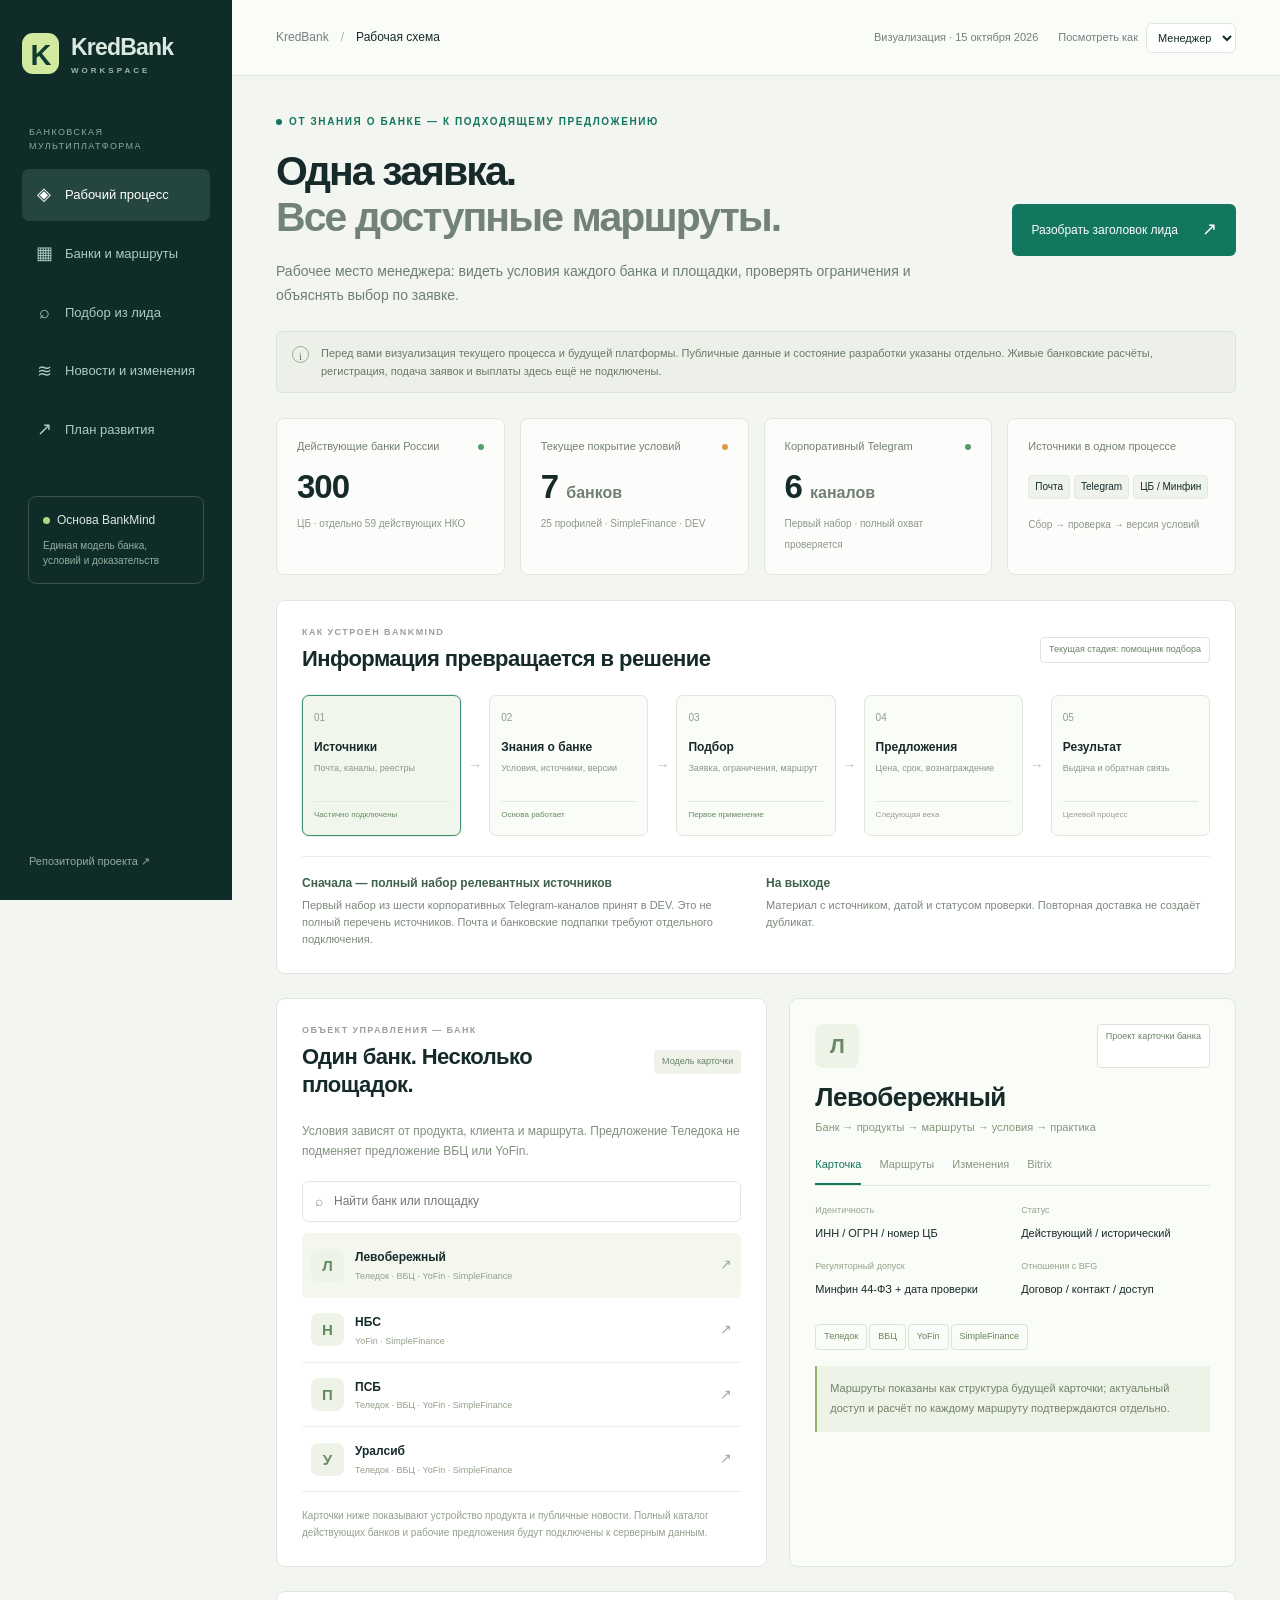
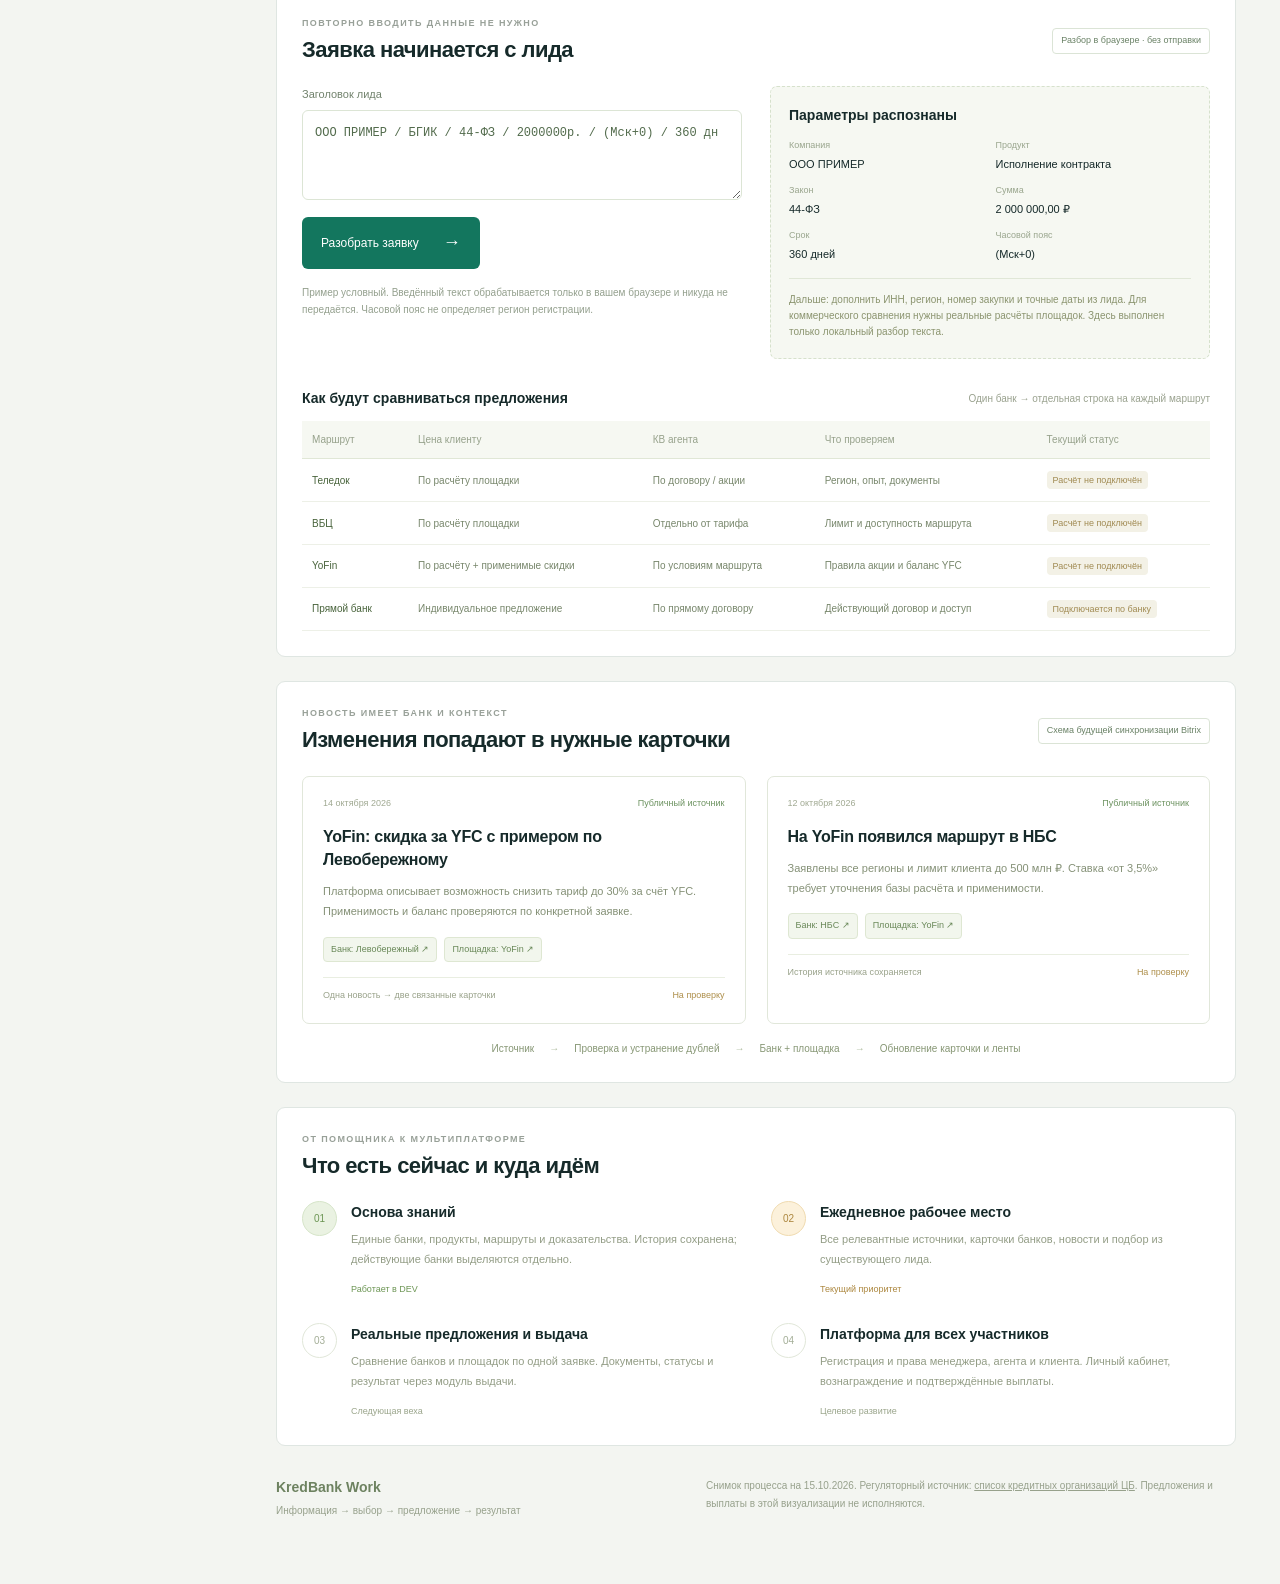
==== work/index.html @ 8677d554 "feat: add KredBank Work process visualization" ====
<!doctype html>
<html lang="ru">
<head>
<meta charset="utf-8"><meta name="viewport" content="width=device-width,initial-scale=1">
<meta name="description" content="KredBank Work — рабочая схема банковской мультиплатформы: источники, банки, маршруты и подбор.">
<meta name="robots" content="noindex,nofollow"><title>KredBank Work — банки, знания, маршруты</title>
<link rel="stylesheet" href="work.css">
</head>
<body>
<aside class="sidebar">
  <a class="brand" href="../"><span class="brandmark">K</span><span>KredBank<span class="brand-sub">WORKSPACE</span></span></a>
  <div class="workspace-label">БАНКОВСКАЯ МУЛЬТИПЛАТФОРМА</div>
  <nav aria-label="Разделы"><a href="#overview" class="active"><span>◈</span>Рабочий процесс</a><a href="#banks"><span>▦</span>Банки и маршруты</a><a href="#selection"><span>⌕</span>Подбор из лида</a><a href="#news"><span>≋</span>Новости и изменения</a><a href="#roadmap"><span>↗</span>План развития</a></nav>
  <div class="sidebar-note"><span class="pulse"></span>Основа BankMind<br><small>Единая модель банка,<br>условий и доказательств</small></div>
  <a class="source-code" href="https://github.com/scorpionwinfat-cpu/kredbank" target="_blank" rel="noopener">Репозиторий проекта ↗</a>
</aside>
<div class="workspace">
<header class="topbar"><div><span class="breadcrumb">KredBank</span><span class="slash">/</span>Рабочая схема</div><div class="top-actions"><span class="preview-tag">Визуализация · 15 октября 2026</span><label class="role-control">Посмотреть как <select id="role" aria-label="Роль в демонстрации"><option value="manager">Менеджер</option><option value="agent">Агент</option><option value="client">Клиент</option></select></label></div></header>
<main>
<section id="overview" class="intro">
  <div class="eyebrow"><span></span>ОТ ЗНАНИЯ О БАНКЕ — К ПОДХОДЯЩЕМУ ПРЕДЛОЖЕНИЮ</div>
  <div class="intro-row"><div><h1>Одна заявка.<br><span>Все доступные маршруты.</span></h1><p class="lead" id="role-description">Рабочее место менеджера: видеть условия каждого банка и площадки, проверять ограничения и объяснять выбор по заявке.</p></div><a class="primary-button" href="#selection">Разобрать заголовок лида <span>↗</span></a></div>
  <div class="notice"><span class="notice-icon">i</span><div>Перед вами визуализация текущего процесса и будущей платформы. Публичные данные и состояние разработки указаны отдельно. Живые банковские расчёты, регистрация, подача заявок и выплаты здесь ещё не подключены.</div></div>
</section>
<section class="metrics" aria-label="Проверенный масштаб">
  <article><div class="metric-caption">Действующие банки России <span class="dot green"></span></div><strong>300</strong><small>ЦБ · отдельно 59 действующих НКО</small></article>
  <article><div class="metric-caption">Текущее покрытие условий <span class="dot amber"></span></div><strong>7 <em>банков</em></strong><small>25 профилей · SimpleFinance · DEV</small></article>
  <article><div class="metric-caption">Корпоративный Telegram <span class="dot green"></span></div><strong>6 <em>каналов</em></strong><small>Первый набор · полный охват проверяется</small></article>
  <article><div class="metric-caption">Источники в одном процессе</div><div class="metric-pills"><span>Почта</span><span>Telegram</span><span>ЦБ / Минфин</span></div><small>Сбор → проверка → версия условий</small></article>
</section>
<section class="panel process-panel">
  <div class="section-head"><div><div class="eyebrow muted">КАК УСТРОЕН BANKMIND</div><h2>Информация превращается в решение</h2></div><span class="status-tag outline">Текущая стадия: помощник подбора</span></div>
  <div class="process" role="tablist" aria-label="Этапы процесса">
    <button class="process-node selected" role="tab" aria-selected="true" data-step="sources"><span class="step-number">01</span><b>Источники</b><small>Почта, каналы, реестры</small><span class="step-state">Частично подключены</span></button><div class="connector">→</div>
    <button class="process-node" role="tab" aria-selected="false" data-step="knowledge"><span class="step-number">02</span><b>Знания о банке</b><small>Условия, источники, версии</small><span class="step-state">Основа работает</span></button><div class="connector">→</div>
    <button class="process-node" role="tab" aria-selected="false" data-step="matching"><span class="step-number">03</span><b>Подбор</b><small>Заявка, ограничения, маршрут</small><span class="step-state">Первое применение</span></button><div class="connector">→</div>
    <button class="process-node" role="tab" aria-selected="false" data-step="offers"><span class="step-number">04</span><b>Предложения</b><small>Цена, срок, вознаграждение</small><span class="step-state planned">Следующая веха</span></button><div class="connector">→</div>
    <button class="process-node" role="tab" aria-selected="false" data-step="outcomes"><span class="step-number">05</span><b>Результат</b><small>Выдача и обратная связь</small><span class="step-state planned">Целевой процесс</span></button>
  </div>
  <div class="process-detail" id="process-detail" role="tabpanel" aria-live="polite"></div>
</section>
<section id="banks" class="two-column">
  <div class="panel bank-panel"><div class="section-head"><div><div class="eyebrow muted">ОБЪЕКТ УПРАВЛЕНИЯ — БАНК</div><h2>Один банк. Несколько площадок.</h2></div><span class="status-tag">Модель карточки</span></div><p class="section-copy">Условия зависят от продукта, клиента и маршрута. Предложение Теледока не подменяет предложение ВБЦ или YoFin.</p>
  <div class="search"><span>⌕</span><input id="bank-search" placeholder="Найти банк или площадку" aria-label="Поиск банка"></div>
  <div class="bank-list" id="bank-list"></div>
  <div class="inline-note">Карточки ниже показывают устройство продукта и публичные новости. Полный каталог действующих банков и рабочие предложения будут подключены к серверным данным.</div></div>
  <article class="panel bank-card" id="bank-card" aria-live="polite"></article>
</section>
<section id="selection" class="panel selection-panel">
  <div class="section-head"><div><div class="eyebrow muted">ПОВТОРНО ВВОДИТЬ ДАННЫЕ НЕ НУЖНО</div><h2>Заявка начинается с лида</h2></div><span class="status-tag outline">Разбор в браузере · без отправки</span></div>
  <div class="selection-grid"><div><label class="field-label" for="lead-title">Заголовок лида</label><textarea id="lead-title" rows="3" spellcheck="false">ООО ПРИМЕР / БГИК / 44-ФЗ / 2000000р. / (Мск+0) / 360 дн</textarea><button id="parse-lead" class="primary-button">Разобрать заявку <span>→</span></button><p class="inline-note">Пример условный. Введённый текст обрабатывается только в вашем браузере и никуда не передаётся. Часовой пояс не определяет регион регистрации.</p></div><div id="parsed-lead" class="parsed-result" aria-live="polite"></div></div>
  <div class="comparison-header"><h3>Как будут сравниваться предложения</h3><span>Один банк → отдельная строка на каждый маршрут</span></div>
  <div class="table-wrap"><table><thead><tr><th>Маршрут</th><th>Цена клиенту</th><th class="agent-economics">КВ агента</th><th>Что проверяем</th><th>Текущий статус</th></tr></thead><tbody><tr><td><b>Теледок</b></td><td>По расчёту площадки</td><td class="agent-economics">По договору / акции</td><td>Регион, опыт, документы</td><td><span class="pending">Расчёт не подключён</span></td></tr><tr><td><b>ВБЦ</b></td><td>По расчёту площадки</td><td class="agent-economics">Отдельно от тарифа</td><td>Лимит и доступность маршрута</td><td><span class="pending">Расчёт не подключён</span></td></tr><tr><td><b>YoFin</b></td><td>По расчёту + применимые скидки</td><td class="agent-economics">По условиям маршрута</td><td>Правила акции и баланс YFC</td><td><span class="pending">Расчёт не подключён</span></td></tr><tr><td><b>Прямой банк</b></td><td>Индивидуальное предложение</td><td class="agent-economics">По прямому договору</td><td>Действующий договор и доступ</td><td><span class="pending">Подключается по банку</span></td></tr></tbody></table></div>
</section>
<section id="news" class="panel">
  <div class="section-head"><div><div class="eyebrow muted">НОВОСТЬ ИМЕЕТ БАНК И КОНТЕКСТ</div><h2>Изменения попадают в нужные карточки</h2></div><span class="status-tag outline">Схема будущей синхронизации Bitrix</span></div>
  <div class="news-grid"><article class="news-item"><div class="news-meta">14 октября 2026 <span>Публичный источник</span></div><h3>YoFin: скидка за YFC с примером по Левобережному</h3><p>Платформа описывает возможность снизить тариф до 30% за счёт YFC. Применимость и баланс проверяются по конкретной заявке.</p><div class="entity-links"><button data-bank="lev">Банк: Левобережный ↗</button><a href="https://t.me/yofinpro/2138" target="_blank" rel="noopener">Площадка: YoFin ↗</a></div><div class="news-footer">Одна новость → две связанные карточки <span>На проверку</span></div></article><article class="news-item"><div class="news-meta">12 октября 2026 <span>Публичный источник</span></div><h3>На YoFin появился маршрут в НБС</h3><p>Заявлены все регионы и лимит клиента до 500 млн ₽. Ставка «от 3,5%» требует уточнения базы расчёта и применимости.</p><div class="entity-links"><button data-bank="nbs">Банк: НБС ↗</button><a href="https://t.me/yofinpro/2136" target="_blank" rel="noopener">Площадка: YoFin ↗</a></div><div class="news-footer">История источника сохраняется <span>На проверку</span></div></article></div>
  <div class="automation-strip"><span>Источник</span><i>→</i><span>Проверка и устранение дублей</span><i>→</i><span>Банк + площадка</span><i>→</i><span>Обновление карточки и ленты</span></div>
</section>
<section id="roadmap" class="panel">
  <div class="section-head"><div><div class="eyebrow muted">ОТ ПОМОЩНИКА К МУЛЬТИПЛАТФОРМЕ</div><h2>Что есть сейчас и куда идём</h2></div></div>
  <div class="milestones"><article><span class="milestone-number done">01</span><div><h3>Основа знаний</h3><p>Единые банки, продукты, маршруты и доказательства. История сохранена; действующие банки выделяются отдельно.</p><b class="green-text">Работает в DEV</b></div></article><article><span class="milestone-number current">02</span><div><h3>Ежедневное рабочее место</h3><p>Все релевантные источники, карточки банков, новости и подбор из существующего лида.</p><b class="amber-text">Текущий приоритет</b></div></article><article><span class="milestone-number">03</span><div><h3>Реальные предложения и выдача</h3><p>Сравнение банков и площадок по одной заявке. Документы, статусы и результат через модуль выдачи.</p><b>Следующая веха</b></div></article><article><span class="milestone-number">04</span><div><h3>Платформа для всех участников</h3><p>Регистрация и права менеджера, агента и клиента. Личный кабинет, вознаграждение и подтверждённые выплаты.</p><b>Целевое развитие</b></div></article></div>
</section>
<footer><div><b>KredBank Work</b><span>Информация → выбор → предложение → результат</span></div><p>Снимок процесса на 15.10.2026. Регуляторный источник: <a href="https://www.cbr.ru/banking_sector/credit/FullCoList/" target="_blank" rel="noopener">список кредитных организаций ЦБ</a>. Предложения и выплаты в этой визуализации не исполняются.</p></footer>
</main></div>
<script src="work.js"></script>
</body></html>
---- work/work.css ----
:root{--ink:#162a2a;--muted:#738180;--line:#dfe6e2;--green:#13765e;--mint:#e8f2eb;--amber:#b77b30;--paper:#f3f5f1;--nav:#102c29}*{box-sizing:border-box}html{scroll-behavior:smooth;scroll-padding-top:90px}body{margin:0;background:var(--paper);color:var(--ink);font:14px/1.55 -apple-system,BlinkMacSystemFont,"Segoe UI",Arial,sans-serif}a{color:inherit;text-decoration:none}button,input,textarea,select{font:inherit}button,a,input,textarea,select{outline-offset:4px}button{cursor:pointer}button:focus-visible,a:focus-visible{outline:3px solid #71b9a2}.sidebar{position:fixed;inset:0 auto 0 0;width:232px;background:var(--nav);color:#dbe8e0;padding:30px 22px;display:flex;flex-direction:column;z-index:3}.brand{display:flex;gap:12px;align-items:center;font-size:23px;font-weight:650;letter-spacing:-.8px}.brandmark{display:grid;place-items:center;width:37px;height:41px;background:#d1eaa0;color:#103b30;border-radius:11px;font-size:29px;font-weight:600}.brand-sub{display:block;letter-spacing:3px;font-size:8px;color:#9db9ac;margin-top:-1px}.workspace-label{font-size:9px;letter-spacing:1.4px;margin:49px 7px 15px;color:#8caba0}nav{display:grid;gap:7px}nav a{padding:12px 13px;border-radius:7px;color:#adcbc0;font-size:13px;display:flex;gap:12px;align-items:center}nav a span{font-size:18px;width:18px;text-align:center}nav a.active,nav a:hover{background:#24463e;color:white}.sidebar-note{border:1px solid #39534a;border-radius:8px;margin:40px 6px 20px;padding:14px;font-size:12px}.sidebar-note small{color:#93b0a1;display:block;margin-top:8px}.pulse{display:inline-block;width:7px;height:7px;border-radius:50%;background:#a9da82;margin-right:7px}.source-code{font-size:11px;color:#92ac9f;margin:auto 7px 0}.workspace{margin-left:232px}.topbar{height:76px;background:rgba(250,252,248,.95);border-bottom:1px solid var(--line);display:flex;align-items:center;justify-content:space-between;padding:0 44px;font-size:12px;position:sticky;top:0;z-index:2;backdrop-filter:blur(10px)}.breadcrumb{color:var(--muted)}.slash{margin:0 12px;color:#a8b4ad}.top-actions{display:flex;align-items:center;gap:20px}.preview-tag{font-size:11px;color:#748176}.role-control{display:flex;gap:8px;align-items:center;color:var(--muted);font-size:11px}.role-control select{background:white;border:1px solid var(--line);border-radius:6px;padding:7px;color:var(--ink)}main{max-width:1550px;margin:auto;padding:38px 44px}.eyebrow{font-size:10px;letter-spacing:1.6px;font-weight:650;color:var(--green);display:flex;align-items:center;gap:7px}.eyebrow>span{height:6px;width:6px;border-radius:50%;background:var(--green)}.intro-row{display:flex;align-items:center;justify-content:space-between;gap:28px}.intro h1{font-size:clamp(30px,3.2vw,49px);line-height:1.14;letter-spacing:-1.9px;font-weight:550;margin:18px 0}.intro h1 span{color:#728278}.lead{font-size:14px;color:#6d7f75;max-width:650px;margin:18px 0 23px;line-height:1.75}.primary-button{background:var(--green);border:0;border-radius:6px;color:white;padding:12px 19px;display:inline-flex;align-items:center;gap:24px;white-space:nowrap;font-size:12px;transition:background .15s}.primary-button:hover{background:#0e5947}.primary-button span{font-size:18px}.notice{display:flex;gap:12px;background:#ecf0e8;border:1px solid #dce5d8;border-radius:6px;padding:12px 15px;color:#6b786b;font-size:11px;line-height:1.65}.notice-icon{border:1px solid #9aac96;border-radius:50%;width:17px;height:17px;min-width:17px;display:grid;place-items:center;margin-top:2px;font-family:serif}.metrics{display:grid;grid-template-columns:repeat(4,minmax(0,1fr));gap:15px;margin:25px 0}.metrics article{background:#fcfdfb;border:1px solid var(--line);border-radius:8px;padding:19px 20px}.metric-caption{display:flex;justify-content:space-between;gap:5px;font-size:11px;color:#748076}.dot{width:6px;height:6px;border-radius:50%;display:inline-block;margin-top:6px}.green{background:#579d6a}.amber{background:#d99c45}.metrics strong{display:block;font-size:33px;line-height:1.2;letter-spacing:-1px;font-weight:550;margin:12px 0 5px}.metrics em{font-style:normal;font-size:16px;letter-spacing:0;color:#718075}.metrics small{color:#8c968e;font-size:10px}.metric-pills{display:flex;flex-wrap:wrap;gap:4px;margin:20px 0 14px}.metric-pills span{font-size:10px;background:#eef3ec;border:1px solid #e3e9de;border-radius:4px;padding:3px 6px}.panel{background:#fff;border:1px solid var(--line);border-radius:9px;padding:25px;margin-bottom:24px}.section-head{display:flex;align-items:center;justify-content:space-between;gap:12px;margin-bottom:21px}.muted{color:#98a098;font-size:9px;letter-spacing:1.4px}h2{font-size:22px;font-weight:550;letter-spacing:-.55px;margin:5px 0 0;line-height:1.3}.status-tag{border-radius:4px;background:#eef2e9;color:#6a8266;padding:5px 8px;font-size:9px;white-space:nowrap}.status-tag.outline{background:#fff;border:1px solid #dbe4d6}.process{display:flex;align-items:center;gap:7px}.process-node{border:1px solid #dfe7db;background:#fafcf8;border-radius:7px;padding:14px 11px;text-align:left;flex:1;min-width:0;color:var(--ink);transition:border-color .15s,background .15s}.process-node.selected{border-color:#3d9071;background:#f0f6ec;box-shadow:0 0 0 1px #3d907120}.step-number{display:block;font-size:10px;color:#8d9d8c;margin-bottom:15px}.process-node b{display:block;font-size:12px;font-weight:600;line-height:1.3}.process-node small{display:block;font-size:9px;color:#8b9689;margin:6px 0 13px;min-height:26px}.step-state{font-size:8px;color:#638b60;border-top:1px solid #e1e9da;padding-top:7px;display:block}.step-state.planned{color:#9a9d91}.connector{font-size:14px;color:#b3bfae}.process-detail{display:grid;grid-template-columns:1fr 1fr;gap:20px;border-top:1px solid #e9eee5;margin-top:20px;padding-top:17px;color:#7d897c;font-size:11px}.process-detail b{color:#40614d;font-size:12px;display:block;margin-bottom:4px}.two-column{display:grid;grid-template-columns:1.1fr 1fr;gap:22px}.section-copy{font-size:12px;color:#81907f;line-height:1.7}.search{display:flex;align-items:center;gap:9px;border:1px solid var(--line);border-radius:6px;padding:9px 12px;margin:19px 0 11px;color:#899885}.search input{width:100%;border:0;outline:none;background:transparent;font-size:12px}.bank-row{width:100%;display:flex;align-items:center;gap:11px;text-align:left;padding:13px 9px;border:0;border-bottom:1px solid #edf0e8;background:white;color:var(--ink)}.bank-row.selected{background:#f3f7ee;border-radius:6px;border-bottom-color:transparent}.bank-symbol{display:grid;place-items:center;width:33px;height:33px;background:#edf3e7;border-radius:8px;color:#668a5f;font-size:15px;font-weight:650}.bank-label{flex:1}.bank-label strong{font-size:12px;font-weight:600}.bank-label small{display:block;font-size:9px;color:#93a08b;margin-top:2px}.bank-row>span:last-child{color:#9bab94}.inline-note{font-size:10px;color:#94a08e;line-height:1.7;margin-top:15px}.bank-card{background:#fafcf7}.bank-card-top{display:flex;justify-content:space-between}.bank-card h2{font-size:26px;margin:13px 0 4px}.bank-card .bank-symbol{width:44px;height:44px;font-size:21px}.card-subtitle{color:#86977d;font-size:11px}.card-tabs{display:flex;gap:18px;border-bottom:1px solid #e1e8d8;margin:20px 0 18px}.card-tabs button{border:0;border-bottom:2px solid transparent;background:transparent;padding:0 0 10px;color:#8a9782;font-size:11px}.card-tabs button.selected{border-bottom-color:var(--green);color:var(--green)}.card-facts{display:grid;grid-template-columns:1fr 1fr;gap:17px;margin-bottom:20px}.card-facts small{display:block;color:#97a38d;font-size:9px;margin-bottom:4px}.card-facts b{font-size:11px;font-weight:500}.route-pill{display:inline-block;font-size:9px;border:1px solid #dbe5d0;border-radius:4px;padding:5px 8px;margin:4px 2px 0 0;color:#68845b}.card-callout{background:#eef3e8;border-left:2px solid #94b16f;padding:13px;font-size:11px;color:#708366;margin-top:16px;line-height:1.8}.card-callout a{color:var(--green);text-decoration:underline}.selection-grid{display:grid;grid-template-columns:1fr 1fr;gap:28px}.field-label{font-size:11px;color:#71826c;display:block;margin-bottom:7px}textarea{width:100%;border:1px solid #dce5d5;border-radius:6px;padding:12px;color:#526b4c;resize:vertical;font:12px/1.8 ui-monospace,monospace;margin-bottom:10px}.parsed-result{background:#f6f8f2;border:1px dashed #d6e1cc;border-radius:7px;padding:18px}.parsed-result h3{font-size:14px;margin:0 0 13px;font-weight:550}.parsed-data{display:grid;grid-template-columns:1fr 1fr;gap:11px}.parsed-data small{display:block;font-size:9px;color:#9aa68e}.parsed-data b{display:block;font-size:11px;font-weight:500;margin-top:3px}.result-note{font-size:10px;color:#8b946f;line-height:1.6;border-top:1px solid #e0e7d7;padding-top:13px;margin-top:15px}.comparison-header{display:flex;justify-content:space-between;align-items:center;gap:12px;margin:29px 0 11px}.comparison-header h3{font-size:14px;font-weight:550;margin:0}.comparison-header span{font-size:10px;color:#9aa28f}.table-wrap{overflow:auto}table{width:100%;border-collapse:collapse;text-align:left;white-space:nowrap;font-size:10px}th{font-weight:500;color:#97a28c;padding:11px 10px;background:#f6f8f2;border-bottom:1px solid #e0e7d6}td{padding:13px 10px;color:#78876c;border-bottom:1px solid #edf0e7}td b{font-weight:500;color:#48633b}.pending{font-size:9px;background:#f3f1e6;color:#a18b53;border-radius:4px;padding:4px 6px}.news-grid{display:grid;grid-template-columns:1fr 1fr;gap:21px}.news-item{border:1px solid #e1e7da;border-radius:7px;padding:20px}.news-meta{font-size:9px;color:#a0a992;display:flex;justify-content:space-between;gap:10px}.news-meta span{color:#6d9361}.news-item h3{font-size:16px;letter-spacing:-.25px;font-weight:550;line-height:1.45;margin:14px 0 10px}.news-item p{color:#859177;font-size:11px;line-height:1.8}.entity-links{display:flex;flex-wrap:wrap;gap:7px;margin:15px 0}.entity-links button,.entity-links a{background:#f2f6ed;border:1px solid #dee7d2;border-radius:4px;font-size:9px;color:#698858;padding:5px 7px}.news-footer{border-top:1px solid #e9eee1;padding-top:11px;display:flex;justify-content:space-between;font-size:9px;color:#99a28a}.news-footer span{color:#ae8f4b}.automation-strip{display:flex;justify-content:center;align-items:center;gap:15px;padding:17px 10px 0;font-size:10px;color:#879775}.automation-strip i{font-style:normal;color:#b0bda0}.milestones{display:grid;grid-template-columns:1fr 1fr;gap:25px 30px}.milestones article{display:flex;gap:14px}.milestone-number{display:grid;place-items:center;width:35px;height:35px;min-width:35px;border:1px solid #e1e7d9;border-radius:50%;color:#a4ae97;font-size:10px}.milestone-number.done{background:#eaf2e2;border-color:#d6e5c9;color:#6d9655}.milestone-number.current{background:#fcf1db;border-color:#f0dbb0;color:#ac873f}.milestones h3{font-weight:550;font-size:14px;margin:1px 0 6px}.milestones p{font-size:11px;color:#939d86;margin:0 0 7px;line-height:1.8}.milestones b{font-weight:500;font-size:9px;color:#9aa58b}.green-text{color:#6d9655!important}.amber-text{color:#ac873f!important}footer{display:flex;justify-content:space-between;gap:35px;padding:7px 0 27px;color:#97a18c;font-size:10px}footer>div{min-width:260px}footer b{color:#6d8260;display:block;font-size:14px;font-weight:550}footer span{display:block;margin-top:4px}footer p{max-width:530px;line-height:1.8;margin:0}footer a{text-decoration:underline}.hidden{display:none!important}@media(min-width:1600px){main{padding-top:45px}.intro h1{font-size:51px}}@media(max-width:1200px){.sidebar{width:195px;padding-left:15px;padding-right:15px}.workspace{margin-left:195px}main{padding:30px 25px}.topbar{padding:0 25px}.preview-tag{display:none}.intro-row{align-items:flex-start;flex-direction:column;gap:0}.intro-row>a{margin-bottom:22px}.metrics{gap:10px}.metrics article{padding:15px 13px}.metrics small{font-size:9px}.process{gap:3px}.process-node{padding:12px 8px}.step-state{font-size:7px}.connector{font-size:10px}.two-column{grid-template-columns:1fr 1fr;gap:15px}.panel{padding:20px}.section-head{align-items:flex-start}.status-tag{white-space:normal}h2{font-size:20px}.comparison-header{align-items:flex-start;flex-direction:column}}@media(max-width:850px){.sidebar{position:relative;width:100%;padding:17px 20px}.brand{font-size:22px}.brandmark{width:30px;height:34px;font-size:25px}.workspace-label,.sidebar-note,.source-code{display:none}.sidebar nav{display:flex;overflow:auto;gap:2px;margin-top:15px}.sidebar nav a{white-space:nowrap;font-size:11px;padding:8px}.sidebar nav a span{display:none}.workspace{margin-left:0}.topbar{height:60px;padding:0 20px}.topbar>div:first-child{display:none}.top-actions{justify-content:space-between;width:100%}.preview-tag{display:block;font-size:9px}.role-control{font-size:9px}.role-control select{font-size:10px}main{padding:27px 20px}.intro h1{font-size:37px}.metrics{grid-template-columns:1fr 1fr}.metrics article{padding:17px}.process{overflow:auto;align-items:stretch;padding-bottom:6px}.process-node{min-width:132px;flex:1}.connector{align-self:center}.process-detail,.two-column,.selection-grid,.news-grid{grid-template-columns:1fr}.bank-card{min-height:340px}.section-head .status-tag{max-width:155px}.section-copy{font-size:11px}.milestones{grid-template-columns:1fr}.automation-strip{flex-wrap:wrap;font-size:9px}.comparison-header span{font-size:9px}.panel{padding:20px;margin-bottom:18px}footer{flex-direction:column;gap:17px}.eyebrow{font-size:8px;letter-spacing:1.2px}.lead{font-size:13px}.notice{font-size:10px}}@media(prefers-reduced-motion:reduce){html{scroll-behavior:auto}*{transition:none!important}}
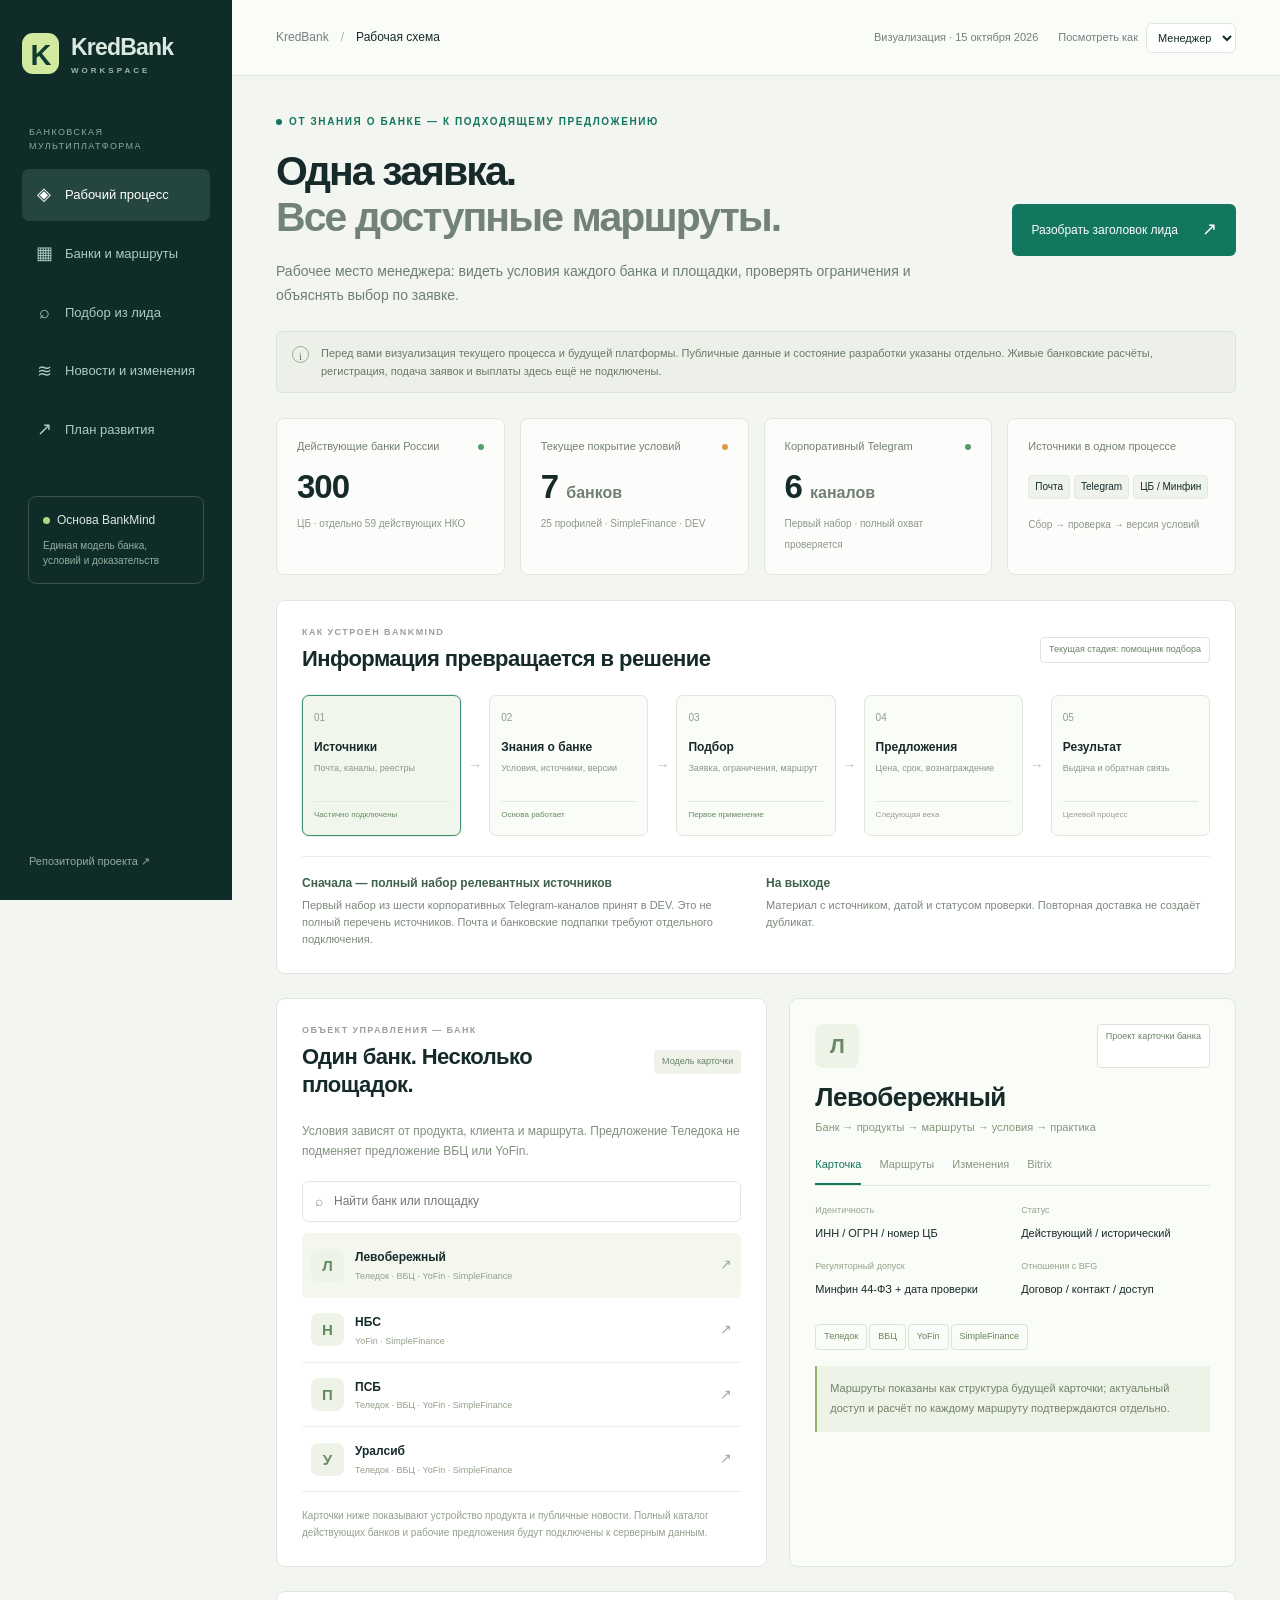
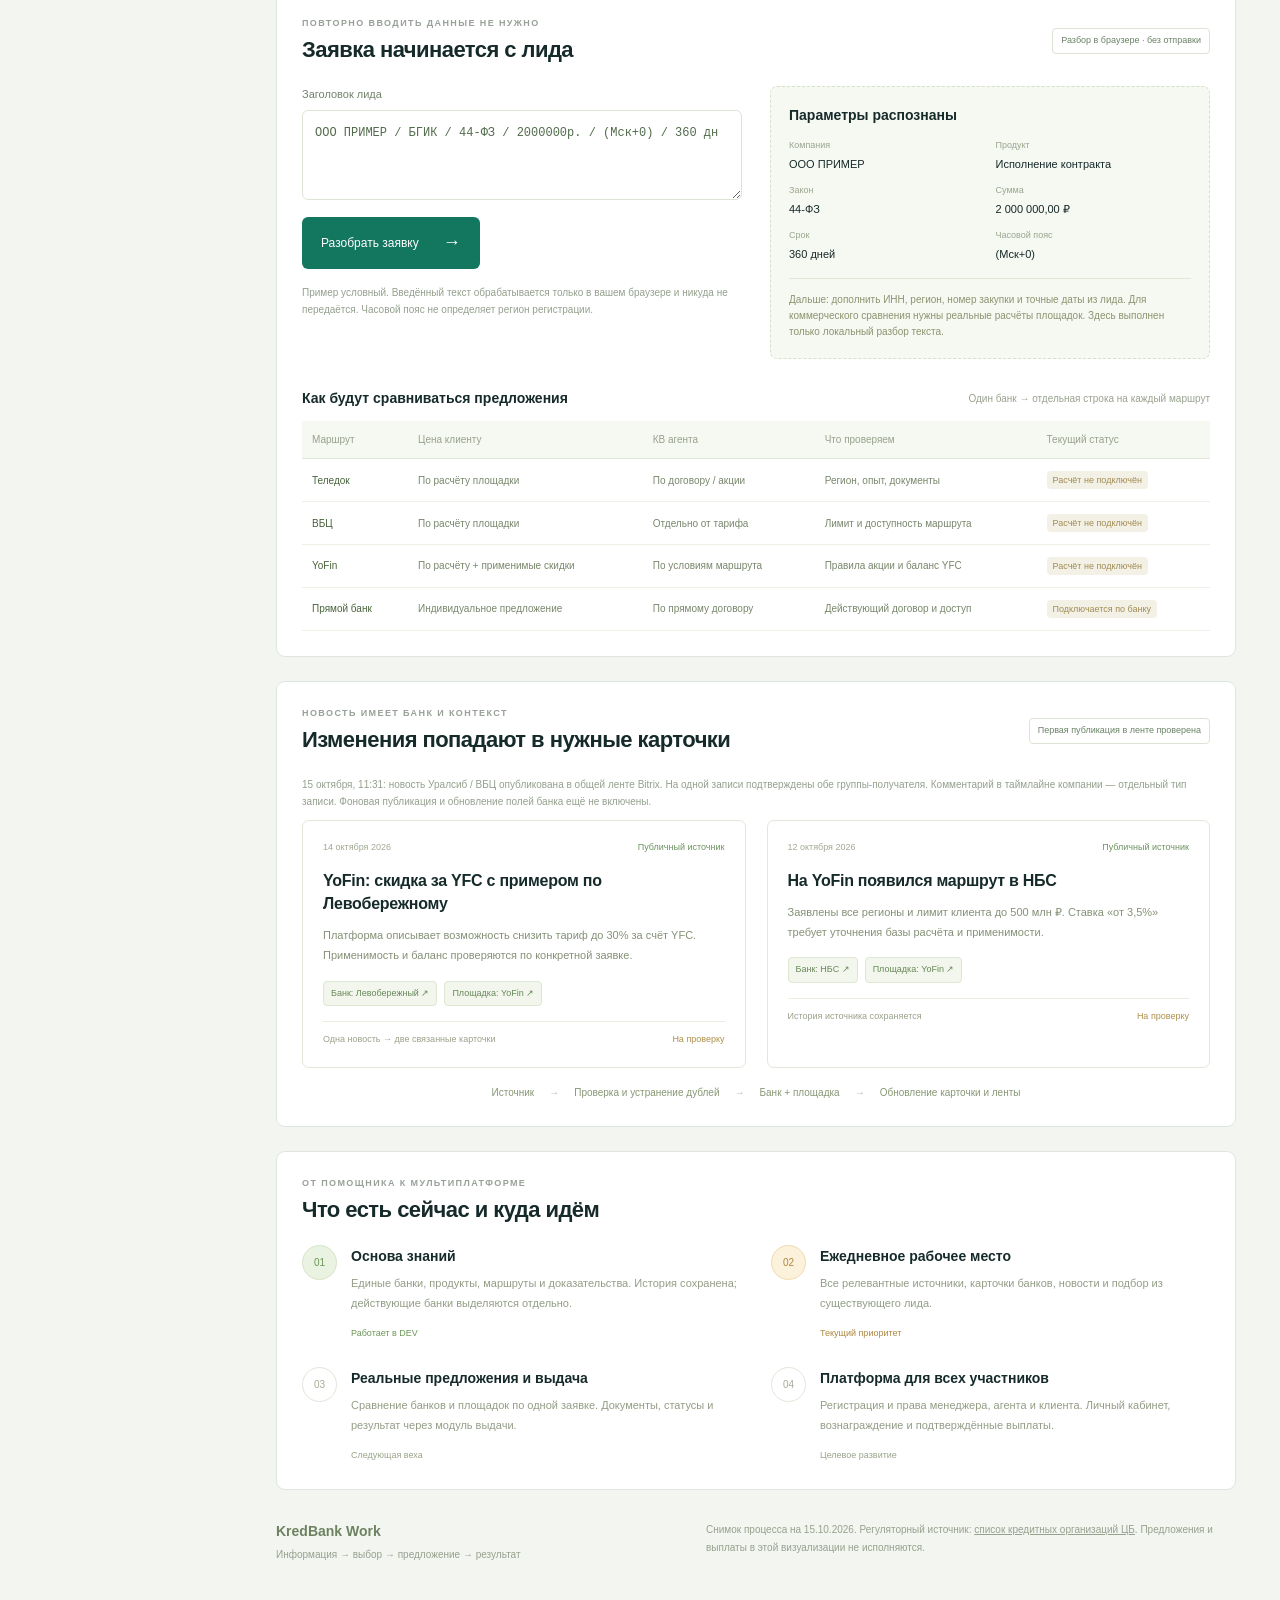
==== commit c5e0f859: "docs: reflect verified Bitrix newsfeed publication on Work page" ====
--- a/work/index.html
+++ b/work/index.html
@@ -53,7 +53,8 @@
   <div class="table-wrap"><table><thead><tr><th>Маршрут</th><th>Цена клиенту</th><th class="agent-economics">КВ агента</th><th>Что проверяем</th><th>Текущий статус</th></tr></thead><tbody><tr><td><b>Теледок</b></td><td>По расчёту площадки</td><td class="agent-economics">По договору / акции</td><td>Регион, опыт, документы</td><td><span class="pending">Расчёт не подключён</span></td></tr><tr><td><b>ВБЦ</b></td><td>По расчёту площадки</td><td class="agent-economics">Отдельно от тарифа</td><td>Лимит и доступность маршрута</td><td><span class="pending">Расчёт не подключён</span></td></tr><tr><td><b>YoFin</b></td><td>По расчёту + применимые скидки</td><td class="agent-economics">По условиям маршрута</td><td>Правила акции и баланс YFC</td><td><span class="pending">Расчёт не подключён</span></td></tr><tr><td><b>Прямой банк</b></td><td>Индивидуальное предложение</td><td class="agent-economics">По прямому договору</td><td>Действующий договор и доступ</td><td><span class="pending">Подключается по банку</span></td></tr></tbody></table></div>
 </section>
 <section id="news" class="panel">
-  <div class="section-head"><div><div class="eyebrow muted">НОВОСТЬ ИМЕЕТ БАНК И КОНТЕКСТ</div><h2>Изменения попадают в нужные карточки</h2></div><span class="status-tag outline">Схема будущей синхронизации Bitrix</span></div>
+  <div class="section-head"><div><div class="eyebrow muted">НОВОСТЬ ИМЕЕТ БАНК И КОНТЕКСТ</div><h2>Изменения попадают в нужные карточки</h2></div><span class="status-tag outline">Первая публикация в ленте проверена</span></div>
+  <p class="inline-note">15 октября, 11:31: <a href="https://baikalfg.bitrix24.ru/company/personal/user/12/blog/8358/" target="_blank" rel="noopener">новость Уралсиб / ВБЦ опубликована в общей ленте Bitrix</a>. На одной записи подтверждены обе группы-получателя. Комментарий в таймлайне компании — отдельный тип записи. Фоновая публикация и обновление полей банка ещё не включены.</p>
   <div class="news-grid"><article class="news-item"><div class="news-meta">14 октября 2026 <span>Публичный источник</span></div><h3>YoFin: скидка за YFC с примером по Левобережному</h3><p>Платформа описывает возможность снизить тариф до 30% за счёт YFC. Применимость и баланс проверяются по конкретной заявке.</p><div class="entity-links"><button data-bank="lev">Банк: Левобережный ↗</button><a href="https://t.me/yofinpro/2138" target="_blank" rel="noopener">Площадка: YoFin ↗</a></div><div class="news-footer">Одна новость → две связанные карточки <span>На проверку</span></div></article><article class="news-item"><div class="news-meta">12 октября 2026 <span>Публичный источник</span></div><h3>На YoFin появился маршрут в НБС</h3><p>Заявлены все регионы и лимит клиента до 500 млн ₽. Ставка «от 3,5%» требует уточнения базы расчёта и применимости.</p><div class="entity-links"><button data-bank="nbs">Банк: НБС ↗</button><a href="https://t.me/yofinpro/2136" target="_blank" rel="noopener">Площадка: YoFin ↗</a></div><div class="news-footer">История источника сохраняется <span>На проверку</span></div></article></div>
   <div class="automation-strip"><span>Источник</span><i>→</i><span>Проверка и устранение дублей</span><i>→</i><span>Банк + площадка</span><i>→</i><span>Обновление карточки и ленты</span></div>
 </section>
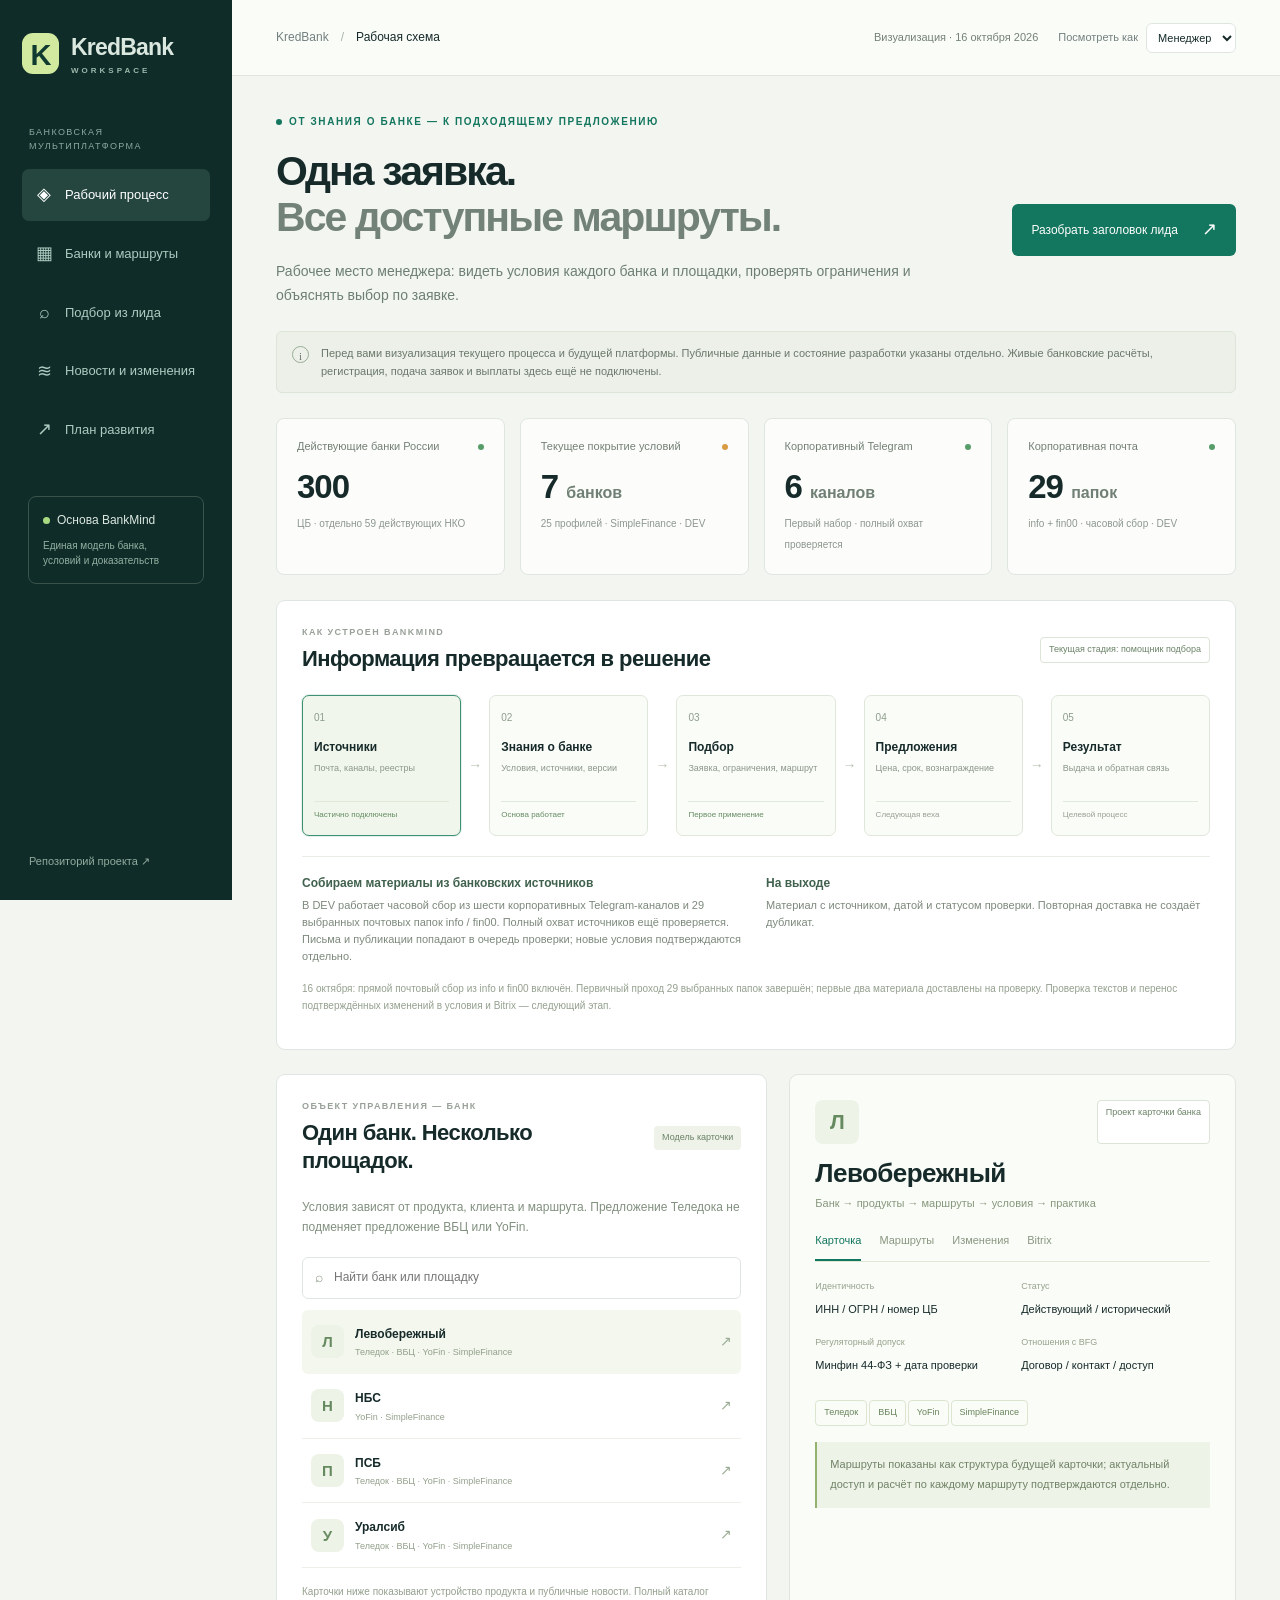
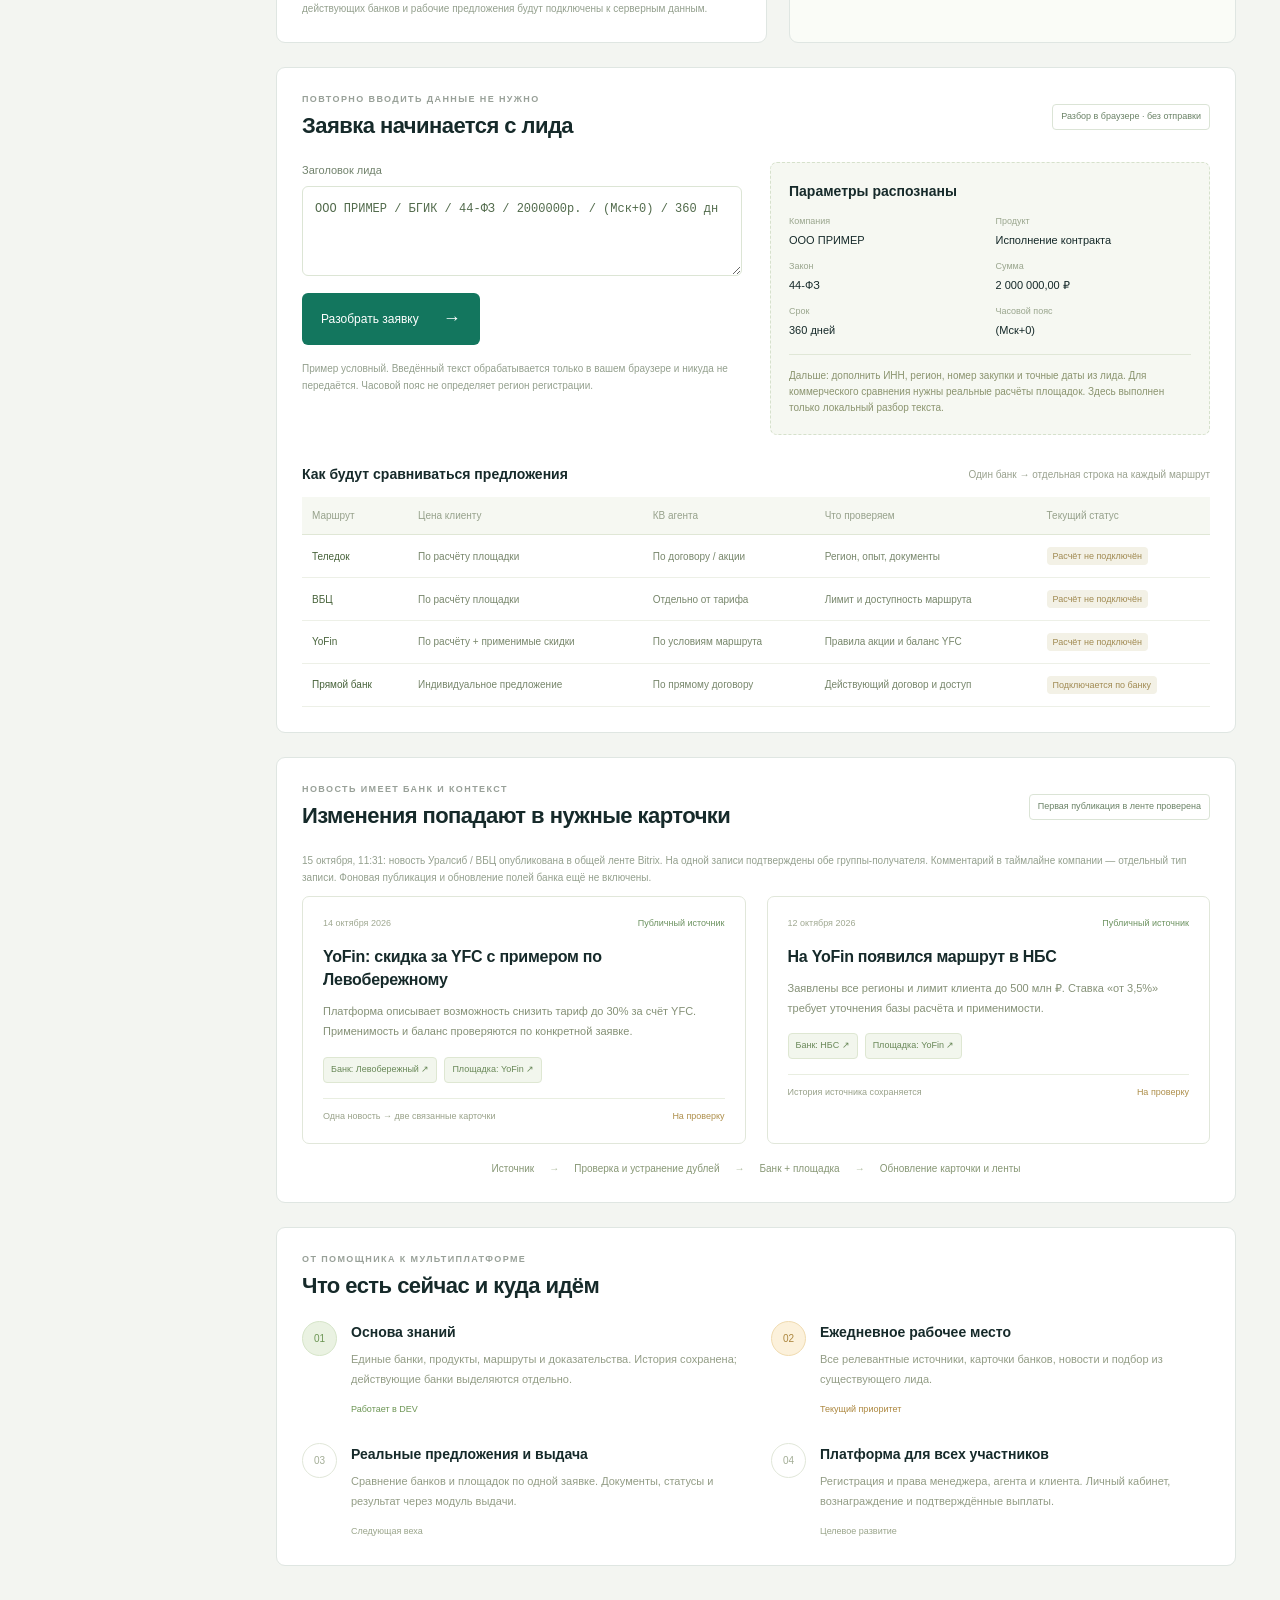
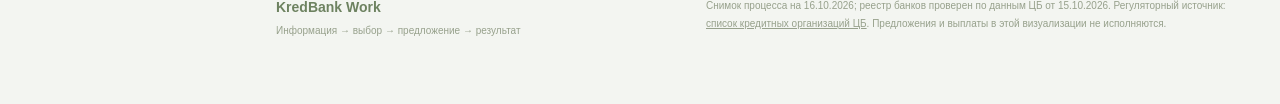
==== commit 4c3a4c78: "docs: show verified corporate mail intake on Work page" ====
--- a/work/index.html
+++ b/work/index.html
@@ -15,7 +15,7 @@
   <a class="source-code" href="https://github.com/scorpionwinfat-cpu/kredbank" target="_blank" rel="noopener">Репозиторий проекта ↗</a>
 </aside>
 <div class="workspace">
-<header class="topbar"><div><span class="breadcrumb">KredBank</span><span class="slash">/</span>Рабочая схема</div><div class="top-actions"><span class="preview-tag">Визуализация · 15 октября 2026</span><label class="role-control">Посмотреть как <select id="role" aria-label="Роль в демонстрации"><option value="manager">Менеджер</option><option value="agent">Агент</option><option value="client">Клиент</option></select></label></div></header>
+<header class="topbar"><div><span class="breadcrumb">KredBank</span><span class="slash">/</span>Рабочая схема</div><div class="top-actions"><span class="preview-tag">Визуализация · 16 октября 2026</span><label class="role-control">Посмотреть как <select id="role" aria-label="Роль в демонстрации"><option value="manager">Менеджер</option><option value="agent">Агент</option><option value="client">Клиент</option></select></label></div></header>
 <main>
 <section id="overview" class="intro">
   <div class="eyebrow"><span></span>ОТ ЗНАНИЯ О БАНКЕ — К ПОДХОДЯЩЕМУ ПРЕДЛОЖЕНИЮ</div>
@@ -26,7 +26,7 @@
   <article><div class="metric-caption">Действующие банки России <span class="dot green"></span></div><strong>300</strong><small>ЦБ · отдельно 59 действующих НКО</small></article>
   <article><div class="metric-caption">Текущее покрытие условий <span class="dot amber"></span></div><strong>7 <em>банков</em></strong><small>25 профилей · SimpleFinance · DEV</small></article>
   <article><div class="metric-caption">Корпоративный Telegram <span class="dot green"></span></div><strong>6 <em>каналов</em></strong><small>Первый набор · полный охват проверяется</small></article>
-  <article><div class="metric-caption">Источники в одном процессе</div><div class="metric-pills"><span>Почта</span><span>Telegram</span><span>ЦБ / Минфин</span></div><small>Сбор → проверка → версия условий</small></article>
+  <article><div class="metric-caption">Корпоративная почта <span class="dot green"></span></div><strong>29 <em>папок</em></strong><small>info + fin00 · часовой сбор · DEV</small></article>
 </section>
 <section class="panel process-panel">
   <div class="section-head"><div><div class="eyebrow muted">КАК УСТРОЕН BANKMIND</div><h2>Информация превращается в решение</h2></div><span class="status-tag outline">Текущая стадия: помощник подбора</span></div>
@@ -38,6 +38,7 @@
     <button class="process-node" role="tab" aria-selected="false" data-step="outcomes"><span class="step-number">05</span><b>Результат</b><small>Выдача и обратная связь</small><span class="step-state planned">Целевой процесс</span></button>
   </div>
   <div class="process-detail" id="process-detail" role="tabpanel" aria-live="polite"></div>
+  <p class="inline-note">16 октября: прямой почтовый сбор из info и fin00 включён. Первичный проход 29 выбранных папок завершён; первые два материала доставлены на проверку. Проверка текстов и перенос подтверждённых изменений в условия и Bitrix — следующий этап.</p>
 </section>
 <section id="banks" class="two-column">
   <div class="panel bank-panel"><div class="section-head"><div><div class="eyebrow muted">ОБЪЕКТ УПРАВЛЕНИЯ — БАНК</div><h2>Один банк. Несколько площадок.</h2></div><span class="status-tag">Модель карточки</span></div><p class="section-copy">Условия зависят от продукта, клиента и маршрута. Предложение Теледока не подменяет предложение ВБЦ или YoFin.</p>
@@ -62,7 +63,7 @@
   <div class="section-head"><div><div class="eyebrow muted">ОТ ПОМОЩНИКА К МУЛЬТИПЛАТФОРМЕ</div><h2>Что есть сейчас и куда идём</h2></div></div>
   <div class="milestones"><article><span class="milestone-number done">01</span><div><h3>Основа знаний</h3><p>Единые банки, продукты, маршруты и доказательства. История сохранена; действующие банки выделяются отдельно.</p><b class="green-text">Работает в DEV</b></div></article><article><span class="milestone-number current">02</span><div><h3>Ежедневное рабочее место</h3><p>Все релевантные источники, карточки банков, новости и подбор из существующего лида.</p><b class="amber-text">Текущий приоритет</b></div></article><article><span class="milestone-number">03</span><div><h3>Реальные предложения и выдача</h3><p>Сравнение банков и площадок по одной заявке. Документы, статусы и результат через модуль выдачи.</p><b>Следующая веха</b></div></article><article><span class="milestone-number">04</span><div><h3>Платформа для всех участников</h3><p>Регистрация и права менеджера, агента и клиента. Личный кабинет, вознаграждение и подтверждённые выплаты.</p><b>Целевое развитие</b></div></article></div>
 </section>
-<footer><div><b>KredBank Work</b><span>Информация → выбор → предложение → результат</span></div><p>Снимок процесса на 15.10.2026. Регуляторный источник: <a href="https://www.cbr.ru/banking_sector/credit/FullCoList/" target="_blank" rel="noopener">список кредитных организаций ЦБ</a>. Предложения и выплаты в этой визуализации не исполняются.</p></footer>
+<footer><div><b>KredBank Work</b><span>Информация → выбор → предложение → результат</span></div><p>Снимок процесса на 16.10.2026; реестр банков проверен по данным ЦБ от 15.10.2026. Регуляторный источник: <a href="https://www.cbr.ru/banking_sector/credit/FullCoList/" target="_blank" rel="noopener">список кредитных организаций ЦБ</a>. Предложения и выплаты в этой визуализации не исполняются.</p></footer>
 </main></div>
 <script src="work.js"></script>
 </body></html>
